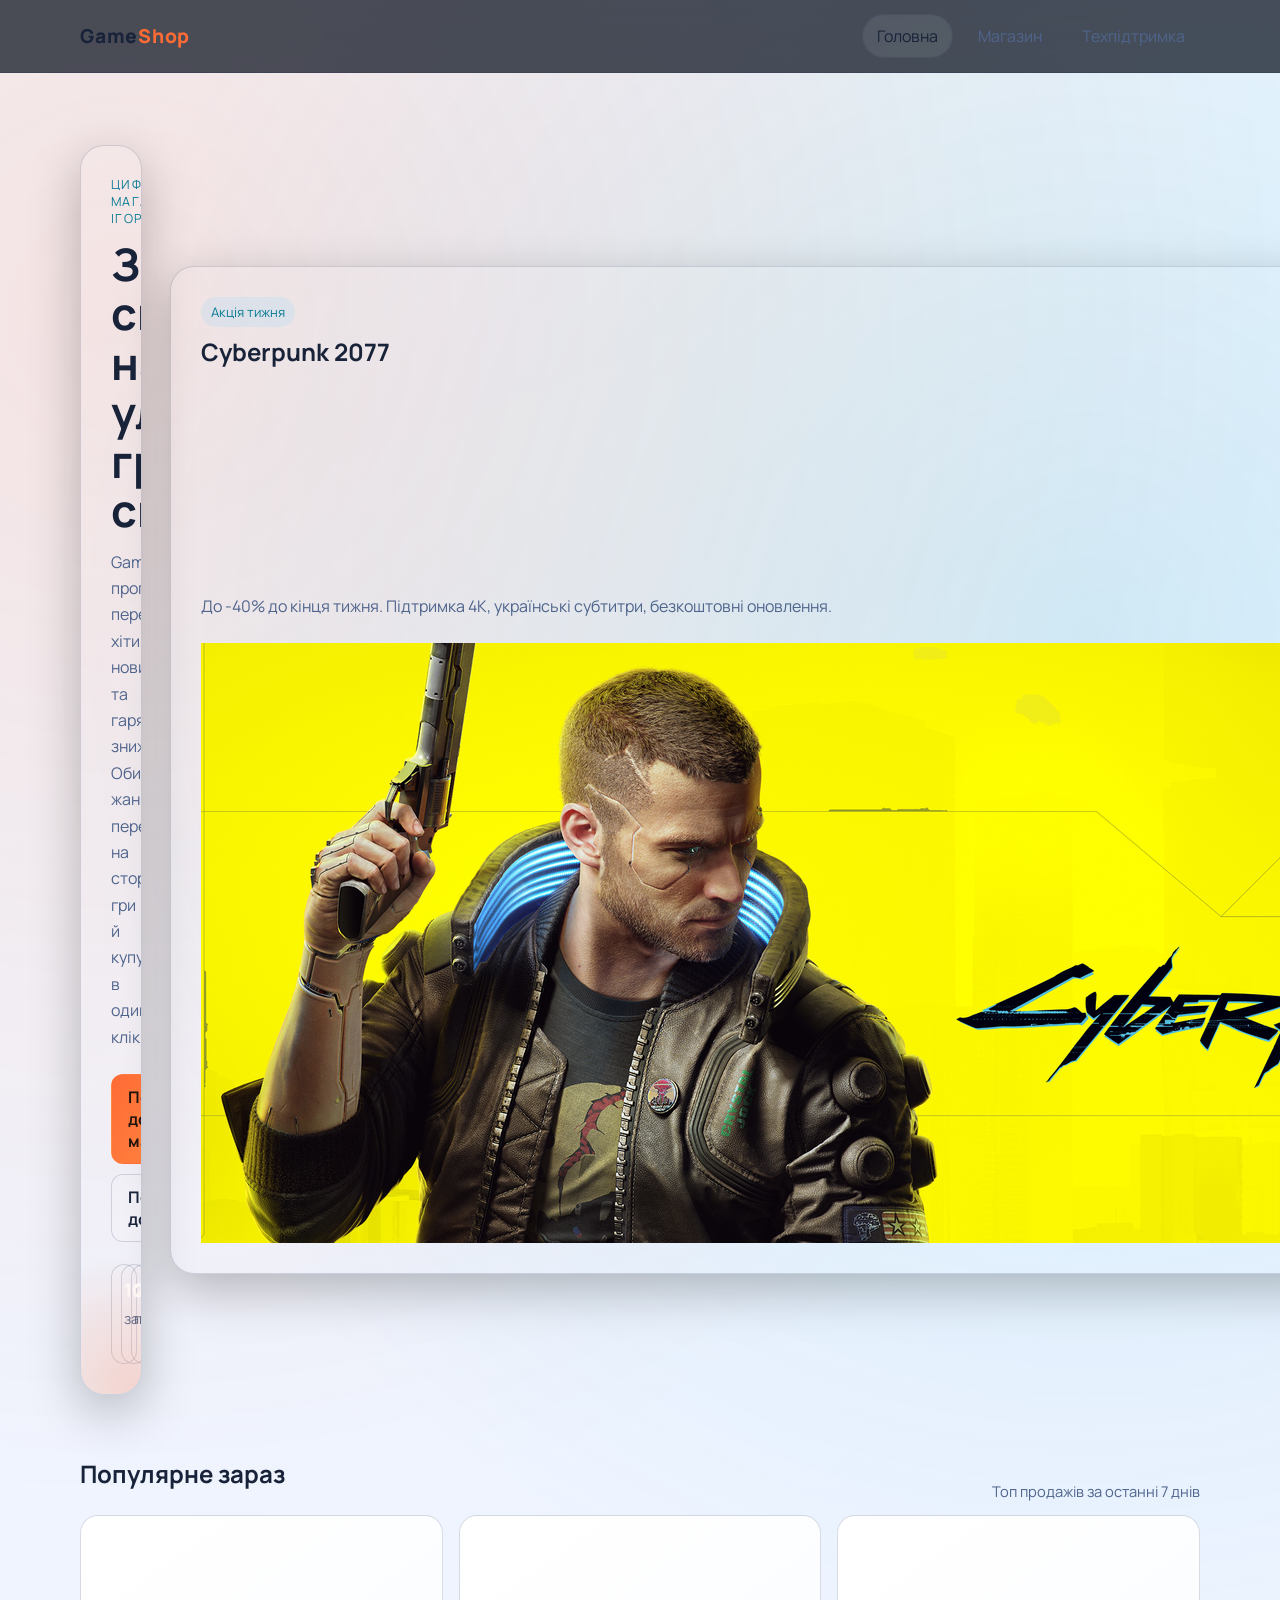
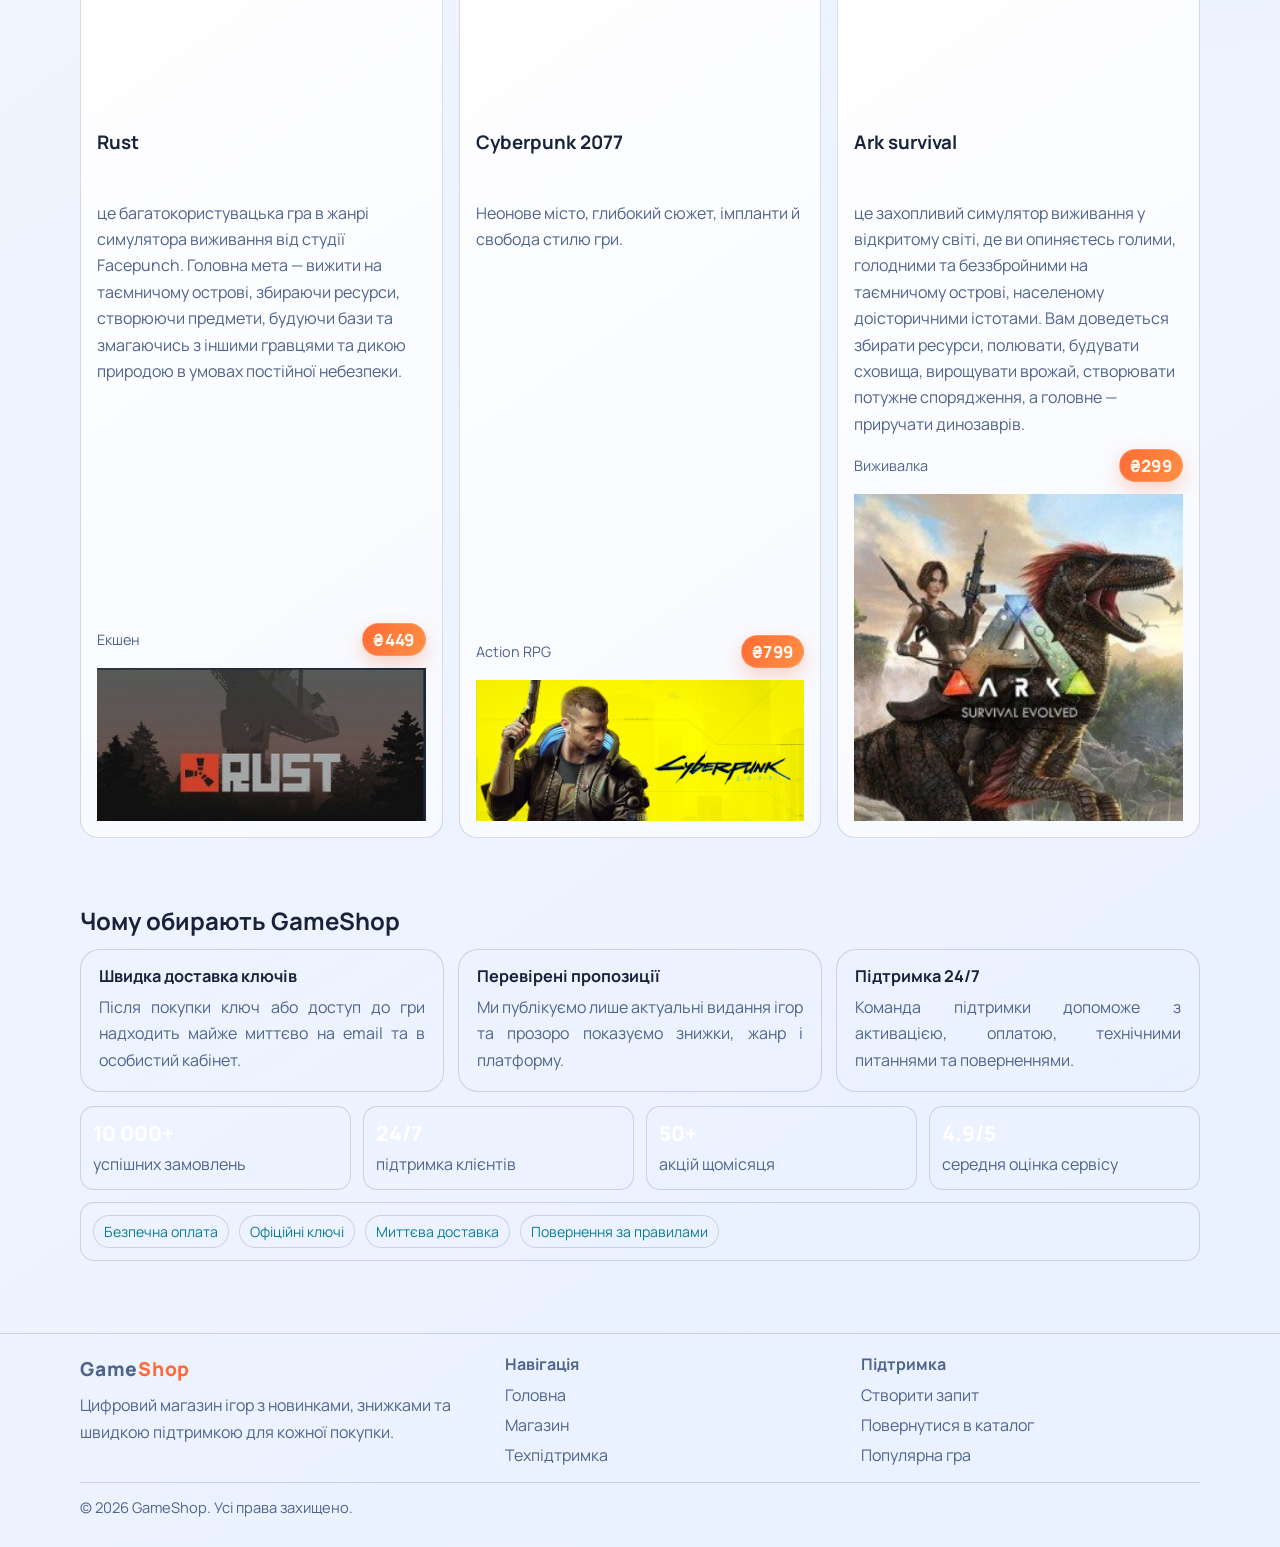
==== index.html @ aa2ffd53 "Add files via upload" ====
<!DOCTYPE html>
<html lang="uk">
  <head>
    <meta charset="UTF-8" />
    <meta name="viewport" content="width=device-width, initial-scale=1.0" />
    <title>GameShop - Головна</title>
    <link rel="preconnect" href="https://fonts.googleapis.com" />
    <link rel="preconnect" href="https://fonts.gstatic.com" crossorigin />
    <link
      href="https://fonts.googleapis.com/css2?family=Manrope:wght@400;600;700;800&display=swap"
      rel="stylesheet"
    />
    <link rel="stylesheet" href="styles.css" />
  </head>
  <body>
    <a class="skip-link" href="#main-content">Перейти до контенту</a>
    <header class="site-header">
      <div class="container nav">
        <a class="brand" href="index.html">Game<span>Shop</span></a>
        <nav class="nav-links">
          <a class="active" href="index.html">Головна</a>
          <a href="shop.html">Магазин</a>
          <a href="support.html">Техпідтримка</a>
        </nav>
      </div>
    </header>

    <main id="main-content" class="container">
      <section class="hero fade-in">
        <article class="hero-card">
          <div class="kicker">Цифровий магазин ігор</div>
          <h1>Знайди свою наступну улюблену гру сьогодні</h1>
          <p>
            GameShop пропонує перевірені хіти, новинки та гарячі знижки. Обирай
            жанр, переходь на сторінку гри й купуй в один клік.
          </p>
          <div class="button-row">
            <a class="btn primary" href="shop.html">Перейти до магазину</a>
            <a class="btn secondary" href="support.html">Потрібна допомога?</a>
          </div>
          <div class="hero-stats">
            <div class="hero-stat">
              <strong>10k+</strong>
              <span>замовлень</span>
            </div>
            <div class="hero-stat">
              <strong>24/7</strong>
              <span>підтримка</span>
            </div>
            <div class="hero-stat">
              <strong>50+</strong>
              <span>акцій щомісяця</span>
            </div>
          </div>
        </article>

        <aside class="panel">
          <div class="badge">Акція тижня</div>
          <h2>Cyberpunk 2077</h2>
          <div
            class="game-cover"
            style="
              background-image: url('img/imgforCard/cyberpunk2077.webp');
              border-radius: 14px;
              margin-bottom: 14px;
            "
          ></div>
          <p>
            До -40% до кінця тижня. Підтримка 4K, українські субтитри,
            безкоштовні оновлення.
          </p>
          <div class="button-row">
            <img src="img/фото2.jpg" Деталі гри />
          </div>
        </aside>
      </section>

      <section class="section fade-in">
        <div class="section-head">
          <h2>Популярне зараз</h2>
          <span class="section-note">Топ продажів за останні 7 днів</span>
        </div>
        <div class="grid">
          <article class="game-card">
            <div
              class="game-cover"
              style="background-image: url('img/imgforCard/witcher3.jpg')"
            ></div>
            <div class="game-content">
              <h3>Rust</h3>
              <p>
                це багатокористувацька гра в жанрі симулятора виживання від
                студії Facepunch. Головна мета — вижити на таємничому острові,
                збираючи ресурси, створюючи предмети, будуючи бази та змагаючись
                з іншими гравцями та дикою природою в умовах постійної
                небезпеки.
              </p>
              <div class="meta">
                <span>Екшен</span><span class="price">₴449</span>
              </div>
              <img src="img/rust.jpg" Сторінка гри />
            </div>
          </article>

          <article class="game-card">
            <div
              class="game-cover"
              style="background-image: url('img/imgforCard/cyberpunk2077.webp')"
            ></div>
            <div class="game-content">
              <h3>Cyberpunk 2077</h3>
              <p>
                Неонове місто, глибокий сюжет, імпланти й свобода стилю гри.
              </p>
              <div class="meta">
                <span>Action RPG</span><span class="price">₴799</span>
              </div>
              <img src="img/фото2.jpg" Сторінка гри />
            </div>
          </article>

          <article class="game-card">
            <div
              class="game-cover"
              style="background-image: url('img/imgforCard/hades.png')"
            ></div>
            <div class="game-content">
              <h3>Ark survival</h3>
              <p>
                це захопливий симулятор виживання у відкритому світі, де ви
                опиняєтесь голими, голодними та беззбройними на таємничому
                острові, населеному доісторичними істотами. Вам доведеться
                збирати ресурси, полювати, будувати сховища, вирощувати врожай,
                створювати потужне спорядження, а головне — приручати
                динозаврів.
              </p>
              <div class="meta">
                <span>Виживалка</span><span class="price">₴299</span>
              </div>
              <img src="img/ark.jpg" Сторінка гри />
            </div>
          </article>
        </div>
      </section>

      <section class="section fade-in">
        <h2>Чому обирають GameShop</h2>
        <div class="features-grid">
          <article class="surface">
            <h3 class="feature-title">Швидка доставка ключів</h3>
            <p>
              Після покупки ключ або доступ до гри надходить майже миттєво на
              email та в особистий кабінет.
            </p>
          </article>
          <article class="surface">
            <h3 class="feature-title">Перевірені пропозиції</h3>
            <p>
              Ми публікуємо лише актуальні видання ігор та прозоро показуємо
              знижки, жанр і платформу.
            </p>
          </article>
          <article class="surface">
            <h3 class="feature-title">Підтримка 24/7</h3>
            <p>
              Команда підтримки допоможе з активацією, оплатою, технічними
              питаннями та поверненнями.
            </p>
          </article>
        </div>
        <div class="stats-grid">
          <article class="stat-card">
            <div class="stat-value">10 000+</div>
            <p>успішних замовлень</p>
          </article>
          <article class="stat-card">
            <div class="stat-value">24/7</div>
            <p>підтримка клієнтів</p>
          </article>
          <article class="stat-card">
            <div class="stat-value">50+</div>
            <p>акцій щомісяця</p>
          </article>
          <article class="stat-card">
            <div class="stat-value">4.9/5</div>
            <p>середня оцінка сервісу</p>
          </article>
        </div>
        <div class="trust-strip" aria-label="Переваги сервісу">
          <span class="trust-item">Безпечна оплата</span>
          <span class="trust-item">Офіційні ключі</span>
          <span class="trust-item">Миттєва доставка</span>
          <span class="trust-item">Повернення за правилами</span>
        </div>
      </section>
    </main>

    <footer class="site-footer">
      <div class="container footer-grid">
        <div>
          <a class="brand" href="index.html">Game<span>Shop</span></a>
          <p style="margin-top: 10px">
            Цифровий магазин ігор з новинками, знижками та швидкою підтримкою
            для кожної покупки.
          </p>
        </div>
        <div>
          <h3>Навігація</h3>
          <div class="footer-links">
            <a href="index.html">Головна</a>
            <a href="shop.html">Магазин</a>
            <a href="support.html">Техпідтримка</a>
          </div>
        </div>
        <div>
          <h3>Підтримка</h3>
          <div class="footer-links">
            <a href="support.html">Створити запит</a>
            <a href="shop.html">Повернутися в каталог</a>
            <a href="games/the-witcher-3.html">Популярна гра</a>
          </div>
        </div>
      </div>
      <div class="container footer-bottom">
        © 2026 GameShop. Усі права захищено.
      </div>
    </footer>
  </body>
</html>
---- styles.css ----
:root {
  color-scheme: dark light;
  --bg-900: #0f172a;
  --bg-800: #111827;
  --bg-700: #1f2937;
  --card: #101b2f;
  --card-2: #16233d;
  --text: #ecf2ff;
  --muted: #9fb0d1;
  --accent: #ff6b35;
  --accent-2: #00b4d8;
  --ok: #7dd3fc;
  --border: rgba(255, 255, 255, 0.12);
}

html {
  scroll-behavior: smooth;
}

* {
  box-sizing: border-box;
}

body {
  margin: 0;
  font-family: "Manrope", "Segoe UI", sans-serif;
  color: var(--text);
  background: radial-gradient(
      circle at 10% 10%,
      rgba(255, 107, 53, 0.22),
      transparent 40%
    ),
    radial-gradient(circle at 85% 20%, rgba(0, 180, 216, 0.2), transparent 38%),
    linear-gradient(145deg, var(--bg-900), var(--bg-800));
  min-height: 100vh;
}

@media (prefers-color-scheme: light) {
  :root {
    --bg-900: #f3f7ff;
    --bg-800: #eaf1ff;
    --bg-700: #dce7ff;
    --card: #ffffff;
    --card-2: #f6f9ff;
    --text: #18233a;
    --muted: #4f648c;
    --accent: #ff6b35;
    --accent-2: #007da0;
    --ok: #0a7c95;
    --border: rgba(19, 41, 79, 0.16);
  }

  body {
    background: radial-gradient(
        circle at 10% 10%,
        rgba(255, 107, 53, 0.14),
        transparent 40%
      ),
      radial-gradient(
        circle at 85% 20%,
        rgba(0, 180, 216, 0.14),
        transparent 38%
      ),
      linear-gradient(145deg, var(--bg-900), var(--bg-800));
  }

  .site-header {
    background: rgba(243, 247, 255, 0.85);
  }

  .btn.secondary,
  .surface,
  .faq-item,
  .trust-strip,
  .stat-card,
  .info-card,
  .chip,
  .category-pill,
  .trust-item {
    background: rgba(19, 41, 79, 0.04);
  }

  option {
    color: #12213e;
    background: #f7fbff;
  }
}

a {
  color: inherit;
  text-decoration: none;
}

.skip-link {
  position: absolute;
  left: -9999px;
  top: 10px;
  z-index: 100;
  background: linear-gradient(120deg, var(--accent), #ff9045);
  color: #1f130e;
  font-weight: 800;
  border-radius: 10px;
  padding: 10px 14px;
}

.skip-link:focus {
  left: 10px;
}

.container {
  width: min(1120px, 92vw);
  margin: 0 auto;
}

.site-header {
  position: sticky;
  top: 0;
  z-index: 20;
  backdrop-filter: blur(12px);
  background: rgba(8, 14, 29, 0.72);
  border-bottom: 1px solid var(--border);
}

.nav {
  display: flex;
  align-items: center;
  justify-content: space-between;
  gap: 16px;
  padding: 14px 0;
}

.brand {
  font-weight: 800;
  letter-spacing: 0.04em;
  font-size: 1.2rem;
}

.brand span {
  color: var(--accent);
}

.nav-links {
  display: flex;
  flex-wrap: wrap;
  gap: 10px;
}

.nav-links a {
  padding: 10px 14px;
  border-radius: 999px;
  border: 1px solid transparent;
  color: var(--muted);
  transition: 0.25s ease;
}

.nav-links a:hover,
.nav-links a.active {
  color: var(--text);
  border-color: var(--border);
  background: rgba(255, 255, 255, 0.08);
}

.hero {
  padding: 72px 0 42px;
  display: grid;
  grid-template-columns: 1.3fr 1fr;
  gap: 28px;
  align-items: center;
}

.hero-card,
.panel {
  background: linear-gradient(
    160deg,
    rgba(255, 255, 255, 0.05),
    rgba(255, 255, 255, 0.015)
  );
  border: 1px solid var(--border);
  border-radius: 24px;
  padding: 30px;
  box-shadow: 0 16px 50px rgba(0, 0, 0, 0.25);
}

.hero-card {
  position: relative;
  overflow: hidden;
}

.hero-card::before {
  content: "";
  position: absolute;
  inset: auto -120px -120px auto;
  width: 260px;
  height: 260px;
  background: radial-gradient(
    circle,
    rgba(255, 107, 53, 0.22),
    transparent 70%
  );
  pointer-events: none;
}

.hero-card::after {
  content: "";
  display: table;
  clear: both;
}

.kicker {
  color: var(--ok);
  text-transform: uppercase;
  letter-spacing: 0.12em;
  font-size: 0.78rem;
  margin-bottom: 12px;
}

h1,
h2,
h3 {
  margin: 0 0 14px;
  line-height: 1.1;
}

h1 {
  font-size: clamp(1.9rem, 3.5vw, 3.1rem);
}

p {
  margin: 0;
  color: var(--muted);
  line-height: 1.65;
  text-align: justify;
  text-justify: inter-word;
}

.button-row {
  margin-top: 24px;
  display: flex;
  flex-wrap: wrap;
  gap: 10px;
  align-items: center;
}

.hero-stats {
  display: grid;
  grid-template-columns: repeat(3, minmax(0, 1fr));
  gap: 10px;
  margin-top: 22px;
}

.hero-stat {
  border: 1px solid var(--border);
  border-radius: 16px;
  padding: 12px;
  background: rgba(255, 255, 255, 0.03);
}

.hero-stat strong {
  display: block;
  font-size: 1.15rem;
  color: #fff;
  margin-bottom: 4px;
}

.hero-stat span {
  color: var(--muted);
  font-size: 0.9rem;
}

.btn {
  display: inline-flex;
  align-items: center;
  justify-content: center;
  border-radius: 12px;
  padding: 11px 16px;
  font-weight: 700;
  border: 1px solid transparent;
  transition: 0.25s ease;
}

.btn.primary {
  background: linear-gradient(120deg, var(--accent), #ff9045);
  color: #1f130e;
}

.btn.secondary {
  border-color: var(--border);
  background: rgba(255, 255, 255, 0.06);
}

.btn:hover {
  transform: translateY(-1px);
}

.btn:focus-visible,
.nav-links a:focus-visible,
input:focus-visible,
select:focus-visible,
textarea:focus-visible,
details summary:focus-visible {
  outline: 2px solid var(--accent-2);
  outline-offset: 2px;
}

.grid {
  display: grid;
  grid-template-columns: repeat(3, minmax(0, 1fr));
  gap: 16px;
}

.game-card {
  background: linear-gradient(145deg, var(--card), var(--card-2));
  border: 1px solid var(--border);
  border-radius: 18px;
  overflow: hidden;
  display: flex;
  flex-direction: column;
  min-height: 280px;
  transition: transform 0.25s ease, border-color 0.25s ease;
}

.game-card:hover {
  transform: translateY(-4px);
  border-color: rgba(125, 211, 252, 0.45);
}

.game-cover {
  height: 200px;
  background-size: cover;
  background-position: center;
}

.game-content {
  padding: 16px;
  display: flex;
  flex-direction: column;
  gap: 12px;
  flex: 1;
}

.game-content h3 {
  min-height: 2.2em;
}

.game-content p {
  text-align: left;
  text-justify: auto;
}

.game-content .meta {
  margin-top: auto;
}

.meta {
  display: flex;
  align-items: center;
  justify-content: space-between;
  gap: 10px;
  font-size: 0.9rem;
  color: var(--muted);
}

.price {
  color: #fff7ed;
  font-weight: 800;
  font-size: 1.05rem;
  background: linear-gradient(120deg, var(--accent), #ff9045);
  border: 1px solid rgba(255, 255, 255, 0.18);
  border-radius: 999px;
  padding: 4px 10px;
  box-shadow: 0 8px 20px rgba(255, 107, 53, 0.28);
  letter-spacing: 0.02em;
}

.section {
  padding: 24px 0 46px;
}

.section-head {
  display: flex;
  align-items: flex-end;
  justify-content: space-between;
  gap: 12px;
  margin-bottom: 14px;
}

.section-note {
  font-size: 0.92rem;
  color: var(--muted);
}

.surface {
  background: linear-gradient(
    150deg,
    rgba(255, 255, 255, 0.045),
    rgba(255, 255, 255, 0.015)
  );
  border: 1px solid var(--border);
  border-radius: 20px;
  padding: 18px;
}

.features-grid {
  display: grid;
  grid-template-columns: repeat(3, minmax(0, 1fr));
  gap: 14px;
  margin-top: 14px;
}

.feature-title {
  font-size: 1.02rem;
  margin-bottom: 8px;
}

.category-row {
  display: flex;
  flex-wrap: wrap;
  gap: 10px;
  margin-top: 14px;
}

.category-pill {
  border: 1px solid var(--border);
  border-radius: 999px;
  padding: 8px 12px;
  color: var(--ok);
  background: rgba(255, 255, 255, 0.04);
  font-weight: 600;
  font-size: 0.9rem;
}

.stats-grid {
  display: grid;
  grid-template-columns: repeat(4, minmax(0, 1fr));
  gap: 12px;
  margin-top: 14px;
}

.stat-card {
  border: 1px solid var(--border);
  border-radius: 14px;
  background: rgba(255, 255, 255, 0.03);
  padding: 12px;
}

.stat-value {
  font-size: 1.3rem;
  font-weight: 800;
  color: #fff;
  margin-bottom: 4px;
}

.trust-strip {
  margin-top: 12px;
  border: 1px solid var(--border);
  border-radius: 14px;
  padding: 12px;
  background: rgba(255, 255, 255, 0.03);
  display: flex;
  flex-wrap: wrap;
  gap: 10px;
}

.trust-item {
  border: 1px solid var(--border);
  border-radius: 999px;
  padding: 6px 10px;
  color: var(--ok);
  font-size: 0.88rem;
  background: rgba(255, 255, 255, 0.02);
}

.info-grid {
  display: grid;
  grid-template-columns: repeat(3, minmax(0, 1fr));
  gap: 12px;
  margin-top: 14px;
}

.info-card {
  border: 1px solid var(--border);
  border-radius: 14px;
  padding: 14px;
  background: rgba(255, 255, 255, 0.03);
}

.info-card h3 {
  margin-bottom: 8px;
}

.check-row {
  display: flex;
  align-items: center;
  gap: 10px;
  color: var(--muted);
  font-size: 0.92rem;
}

.check-row input {
  width: auto;
  margin: 0;
}

.faq-list {
  display: grid;
  gap: 10px;
  margin-top: 12px;
}

.faq-item {
  border: 1px solid var(--border);
  border-radius: 14px;
  background: rgba(255, 255, 255, 0.02);
  padding: 12px;
}

.faq-item summary {
  cursor: pointer;
  font-weight: 700;
  color: var(--text);
}

.faq-item p {
  margin-top: 10px;
  text-align: left;
}

.support-layout {
  display: grid;
  grid-template-columns: 1.1fr 1fr;
  gap: 18px;
}

.form {
  display: grid;
  gap: 12px;
}

label {
  font-size: 0.92rem;
  color: var(--muted);
}

input,
textarea,
select {
  width: 100%;
  border-radius: 12px;
  border: 1px solid var(--border);
  background: rgba(255, 255, 255, 0.03);
  color: var(--text);
  padding: 12px;
  font: inherit;
  font-size: 1rem;
}

input,
select {
  font-weight: 600;
}

select {
  letter-spacing: 0.01em;
}

option {
  color: #0b1220;
  background: #e8edf8;
}

textarea {
  min-height: 120px;
  resize: vertical;
}

.site-footer {
  margin-top: 26px;
  border-top: 1px solid var(--border);
  padding: 22px 0 30px;
  color: var(--muted);
}

.footer-grid {
  display: grid;
  grid-template-columns: 1.2fr 1fr 1fr;
  gap: 18px;
  padding-bottom: 16px;
}

.footer-grid h3 {
  font-size: 1rem;
  margin-bottom: 10px;
}

.footer-links {
  display: grid;
  gap: 8px;
}

.footer-links a {
  color: var(--muted);
}

.footer-links a:hover {
  color: var(--text);
}

.site-footer p {
  text-align: left;
  text-justify: auto;
}

.footer-bottom {
  border-top: 1px solid var(--border);
  padding-top: 14px;
  font-size: 0.92rem;
}

.fade-in {
  animation: rise 0.55s ease both;
}

@keyframes rise {
  from {
    opacity: 0;
    transform: translateY(12px);
  }
  to {
    opacity: 1;
    transform: translateY(0);
  }
}

@media (prefers-reduced-motion: reduce) {
  .fade-in,
  .game-card,
  .btn {
    animation: none;
    transition: none;
  }
}

.badge {
  display: inline-block;
  padding: 6px 10px;
  border-radius: 999px;
  background: rgba(125, 211, 252, 0.16);
  color: var(--ok);
  font-size: 0.82rem;
  margin-bottom: 12px;
}

.detail-stack {
  display: grid;
  gap: 16px;
}

.details-grid {
  display: grid;
  grid-template-columns: repeat(2, minmax(0, 1fr));
  gap: 16px;
}

.spec-list {
  margin: 0;
  padding-left: 18px;
  color: var(--muted);
  line-height: 1.6;
  text-align: justify;
  text-justify: inter-word;
}

.spec-list li + li {
  margin-top: 6px;
}

.chip-row {
  display: flex;
  flex-wrap: wrap;
  gap: 8px;
}

.chip {
  font-size: 0.82rem;
  color: var(--ok);
  border: 1px solid var(--border);
  background: rgba(255, 255, 255, 0.05);
  border-radius: 999px;
  padding: 5px 10px;
}

.game-poster {
  width: min(100%, 340px);
  max-width: 340px;
  border-radius: 16px;
  border: 1px solid var(--border);
  display: block;
  float: left;
  margin: 6px 20px 14px 0;
  box-shadow: 0 14px 28px rgba(0, 0, 0, 0.28);
}

@media (max-width: 900px) {
  .hero {
    grid-template-columns: 1fr;
    padding-top: 48px;
  }

  .grid {
    grid-template-columns: repeat(2, minmax(0, 1fr));
  }

  .support-layout {
    grid-template-columns: 1fr;
  }

  .details-grid {
    grid-template-columns: 1fr;
  }

  .features-grid {
    grid-template-columns: 1fr;
  }

  .hero-stats {
    grid-template-columns: repeat(3, minmax(0, 1fr));
  }

  .stats-grid,
  .info-grid {
    grid-template-columns: repeat(2, minmax(0, 1fr));
  }

  .footer-grid {
    grid-template-columns: 1fr 1fr;
  }

  .game-poster {
    float: none;
    margin: 6px 0 14px;
  }
}

@media (max-width: 620px) {
  .grid {
    grid-template-columns: 1fr;
  }

  .hero-card,
  .panel {
    padding: 22px;
  }

  .nav {
    flex-direction: column;
    align-items: flex-start;
  }

  .footer-grid {
    grid-template-columns: 1fr;
  }

  .section-head {
    flex-direction: column;
    align-items: flex-start;
  }

  .stats-grid,
  .info-grid {
    grid-template-columns: 1fr;
  }

  .hero-stats {
    grid-template-columns: 1fr;
  }
}
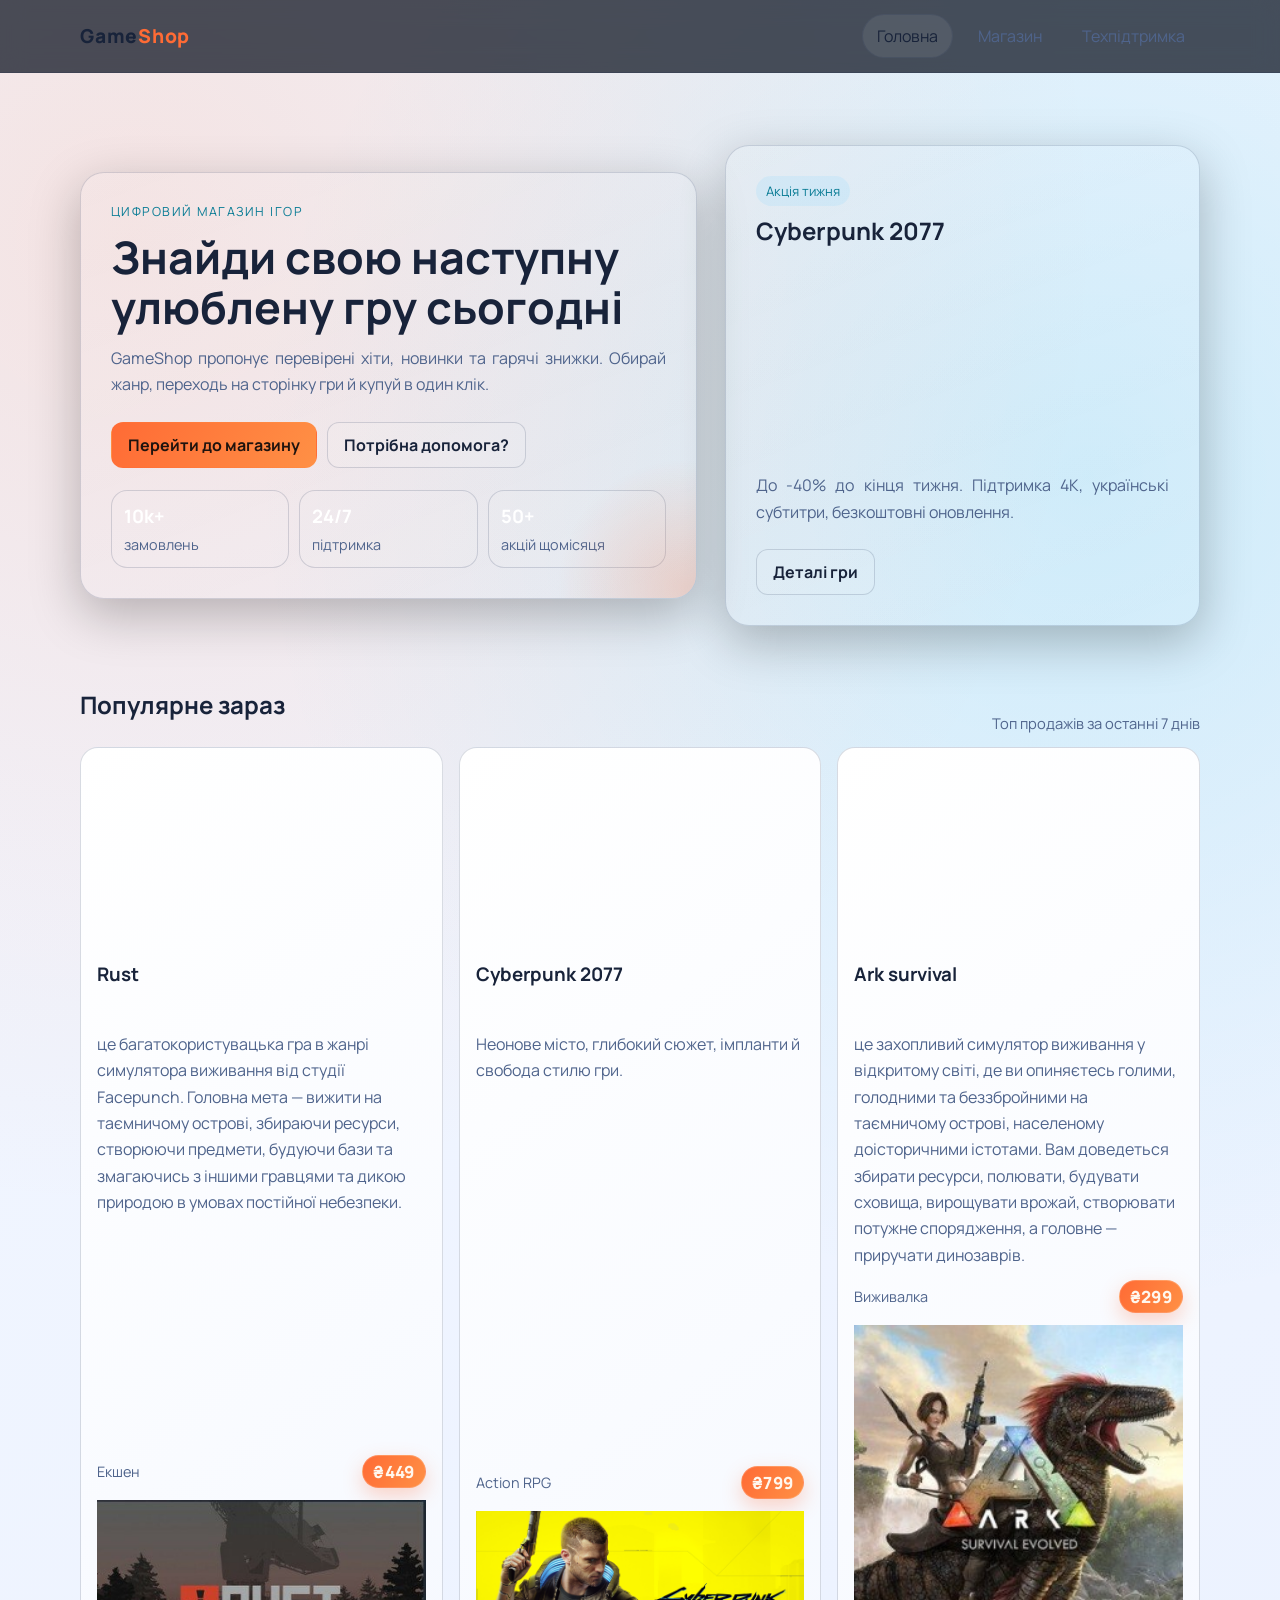
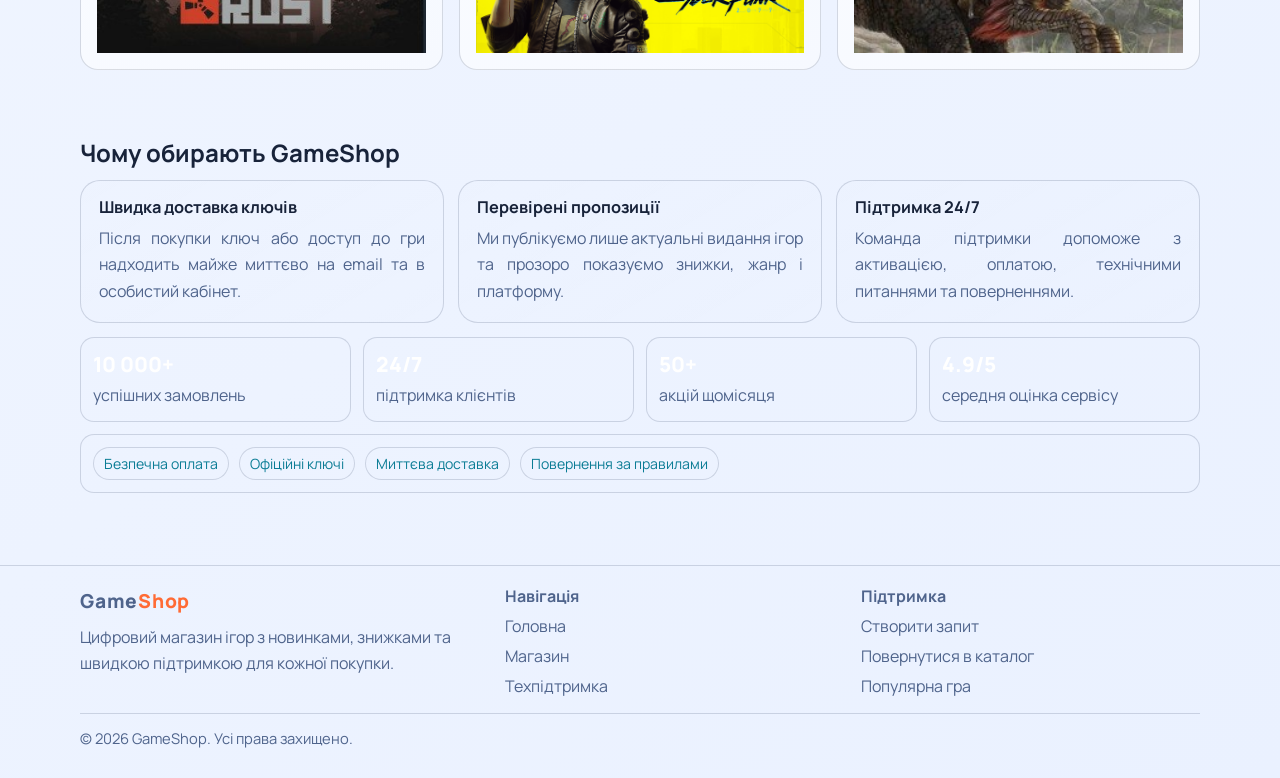
==== commit d4fd01dd: "index.html" ====
--- a/index.html
+++ b/index.html
@@ -1,16 +1,13 @@
 <!DOCTYPE html>
 <html lang="uk">
   <head>
-    <meta charset="UTF-8" />
-    <meta name="viewport" content="width=device-width, initial-scale=1.0" />
+    <meta charset="UTF-8">
+    <meta name="viewport" content="width=device-width, initial-scale=1.0">
     <title>GameShop - Головна</title>
-    <link rel="preconnect" href="https://fonts.googleapis.com" />
-    <link rel="preconnect" href="https://fonts.gstatic.com" crossorigin />
-    <link
-      href="https://fonts.googleapis.com/css2?family=Manrope:wght@400;600;700;800&display=swap"
-      rel="stylesheet"
-    />
-    <link rel="stylesheet" href="styles.css" />
+    <link rel="preconnect" href="https://fonts.googleapis.com">
+    <link rel="preconnect" href="https://fonts.gstatic.com" crossorigin>
+    <link href="https://fonts.googleapis.com/css2?family=Manrope:wght@400;600;700;800&display=swap" rel="stylesheet">
+    <link rel="stylesheet" href="styles.css">
   </head>
   <body>
     <a class="skip-link" href="#main-content">Перейти до контенту</a>
@@ -30,10 +27,7 @@
         <article class="hero-card">
           <div class="kicker">Цифровий магазин ігор</div>
           <h1>Знайди свою наступну улюблену гру сьогодні</h1>
-          <p>
-            GameShop пропонує перевірені хіти, новинки та гарячі знижки. Обирай
-            жанр, переходь на сторінку гри й купуй в один клік.
-          </p>
+          <p> GameShop пропонує перевірені хіти, новинки та гарячі знижки. Обирай жанр, переходь на сторінку гри й купуй в один клік.</p>
           <div class="button-row">
             <a class="btn primary" href="shop.html">Перейти до магазину</a>
             <a class="btn secondary" href="support.html">Потрібна допомога?</a>
@@ -57,20 +51,10 @@
         <aside class="panel">
           <div class="badge">Акція тижня</div>
           <h2>Cyberpunk 2077</h2>
-          <div
-            class="game-cover"
-            style="
-              background-image: url('img/imgforCard/cyberpunk2077.webp');
-              border-radius: 14px;
-              margin-bottom: 14px;
-            "
-          ></div>
-          <p>
-            До -40% до кінця тижня. Підтримка 4K, українські субтитри,
-            безкоштовні оновлення.
-          </p>
+          <div class="game-cover" style="background-image: url('img/imgforCard/cyberpunk2077.webp'); border-radius: 14px; margin-bottom: 14px;"></div>
+          <p>До -40% до кінця тижня. Підтримка 4K, українські субтитри, безкоштовні оновлення.</p>
           <div class="button-row">
-            <img src="img/фото2.jpg" Деталі гри />
+            <a class="btn secondary" href="games/cyberpunk-2077.html">Деталі гри</a>
           </div>
         </aside>
       </section>
@@ -82,62 +66,33 @@
         </div>
         <div class="grid">
           <article class="game-card">
-            <div
-              class="game-cover"
-              style="background-image: url('img/imgforCard/witcher3.jpg')"
-            ></div>
+            <div class="game-cover" style="background-image: url('img/imgforCard/witcher3.jpg');"></div>
             <div class="game-content">
               <h3>Rust</h3>
-              <p>
-                це багатокористувацька гра в жанрі симулятора виживання від
-                студії Facepunch. Головна мета — вижити на таємничому острові,
-                збираючи ресурси, створюючи предмети, будуючи бази та змагаючись
-                з іншими гравцями та дикою природою в умовах постійної
-                небезпеки.
-              </p>
-              <div class="meta">
-                <span>Екшен</span><span class="price">₴449</span>
-              </div>
+              <p>це багатокористувацька гра в жанрі симулятора виживання від студії Facepunch. Головна мета — вижити на таємничому острові, збираючи ресурси, створюючи предмети, будуючи бази та змагаючись з іншими гравцями та дикою природою в умовах постійної небезпеки.</p>
+              <div class="meta"><span>Екшен</span><span class="price">₴449</span></div>
               <img src="img/rust.jpg" Сторінка гри />
             </div>
           </article>
 
           <article class="game-card">
-            <div
-              class="game-cover"
-              style="background-image: url('img/imgforCard/cyberpunk2077.webp')"
-            ></div>
+            <div class="game-cover" style="background-image: url('img/imgforCard/cyberpunk2077.webp');"></div>
             <div class="game-content">
               <h3>Cyberpunk 2077</h3>
-              <p>
-                Неонове місто, глибокий сюжет, імпланти й свобода стилю гри.
-              </p>
-              <div class="meta">
-                <span>Action RPG</span><span class="price">₴799</span>
-              </div>
+              <p>Неонове місто, глибокий сюжет, імпланти й свобода стилю гри.</p>
+              <div class="meta"><span>Action RPG</span><span class="price">₴799</span></div>
               <img src="img/фото2.jpg" Сторінка гри />
             </div>
           </article>
 
           <article class="game-card">
-            <div
-              class="game-cover"
-              style="background-image: url('img/imgforCard/hades.png')"
-            ></div>
+            <div class="game-cover" style="background-image: url('img/imgforCard/hades.png');"></div>
             <div class="game-content">
               <h3>Ark survival</h3>
-              <p>
-                це захопливий симулятор виживання у відкритому світі, де ви
-                опиняєтесь голими, голодними та беззбройними на таємничому
-                острові, населеному доісторичними істотами. Вам доведеться
-                збирати ресурси, полювати, будувати сховища, вирощувати врожай,
-                створювати потужне спорядження, а головне — приручати
-                динозаврів.
-              </p>
-              <div class="meta">
-                <span>Виживалка</span><span class="price">₴299</span>
-              </div>
-              <img src="img/ark.jpg" Сторінка гри />
+              <p>це захопливий симулятор виживання у відкритому світі, де ви опиняєтесь голими, голодними та беззбройними на таємничому острові, населеному доісторичними істотами. Вам доведеться збирати ресурси, полювати, будувати сховища, вирощувати врожай,
+                створювати потужне спорядження, а головне — приручати динозаврів.</p>
+              <div class="meta"><span>Виживалка</span><span class="price">₴299</span></div>
+              <img src="img/ark.jpg" Сторінка гри/>
             </div>
           </article>
         </div>
@@ -148,24 +103,15 @@
         <div class="features-grid">
           <article class="surface">
             <h3 class="feature-title">Швидка доставка ключів</h3>
-            <p>
-              Після покупки ключ або доступ до гри надходить майже миттєво на
-              email та в особистий кабінет.
-            </p>
+            <p>Після покупки ключ або доступ до гри надходить майже миттєво на email та в особистий кабінет.</p>
           </article>
           <article class="surface">
             <h3 class="feature-title">Перевірені пропозиції</h3>
-            <p>
-              Ми публікуємо лише актуальні видання ігор та прозоро показуємо
-              знижки, жанр і платформу.
-            </p>
+            <p>Ми публікуємо лише актуальні видання ігор та прозоро показуємо знижки, жанр і платформу.</p>
           </article>
           <article class="surface">
             <h3 class="feature-title">Підтримка 24/7</h3>
-            <p>
-              Команда підтримки допоможе з активацією, оплатою, технічними
-              питаннями та поверненнями.
-            </p>
+            <p>Команда підтримки допоможе з активацією, оплатою, технічними питаннями та поверненнями.</p>
           </article>
         </div>
         <div class="stats-grid">
